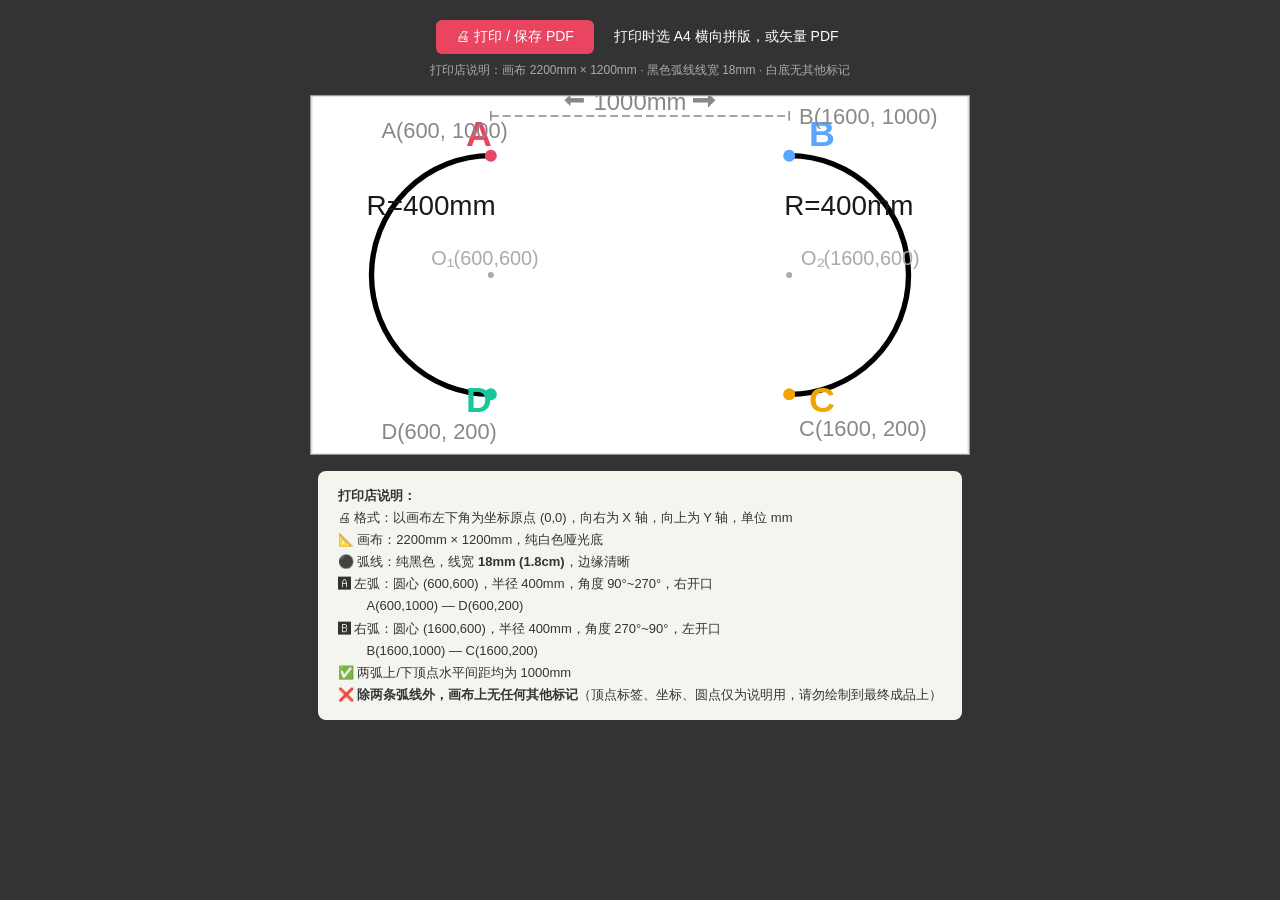
==== track-print.html @ 66079a23 "fix: 左弧左凸 右弧右凸，sweep方向纠正" ====
<!DOCTYPE html>
<html lang="zh-CN">
<head>
<meta charset="UTF-8">
<style>
*{margin:0;padding:0;box-sizing:border-box}
body{background:#333;display:flex;flex-direction:column;align-items:center;padding:20px;font-family:'Microsoft YaHei',sans-serif}
.controls{margin-bottom:16px;color:#fff;font-size:14px}
.controls button{padding:8px 20px;font-size:14px;background:#e94560;color:#fff;border:none;border-radius:6px;cursor:pointer;margin:0 6px}
.controls button:hover{opacity:.8}
.controls .note{font-size:12px;color:#aaa;margin-top:8px}
svg{border:1px solid #999;background:#fff}
.dim{stroke:#888;stroke-width:3;stroke-dasharray:18,12}
.dim-text{font-size:36px;fill:#888;font-family:sans-serif;font-weight:bold}
.vertex{font-size:42px;font-weight:900;font-family:sans-serif;text-anchor:middle;dominant-baseline:central}
.arc-label{font-size:44px;fill:#1a1a1a;font-family:sans-serif;text-anchor:middle;font-weight:bold}
</style>
</head>
<body>

<div class="controls">
  <button onclick="window.print()">🖨 打印 / 保存 PDF</button>
  <span style="margin:0 10px;color:#fff;font-size:14px;">打印时选 A4 横向拼版，或矢量 PDF</span>
  <div class="note">打印店说明：画布 2200mm × 1200mm · 黑色弧线线宽 18mm · 白底无其他标记</div>
</div>

<!--
  画布坐标系统：左下角为原点 (0,0)，向上 Y，向右 X，单位 mm
  SVG 坐标 y=0 表示顶部 → 需要翻转："SVG_y = 总高 - 真实Y×0.3"
  比例尺：1mm = 0.3px → SVG 画布 660×360px
-->
<svg width="660" height="360" viewBox="0 0 660 360"
     xmlns="http://www.w3.org/2000/svg"
     style="background:#fff;">

  <!-- 画布框 -->
  <rect x="0" y="0" width="660" height="360" fill="#fff" stroke="#ccc" stroke-width="1"/>

  <!-- ====== 左侧半圆弧（右开口）: 圆心(600,600), 半径400mm ====== -->
  <!-- SVG 圆心: (180, 180)，SVG 半径: 120 -->
  <!-- A(600,1000) → SVG(180, 60)，D(600,200) → SVG(180, 300) -->
  <!--
    在真实坐标系中，A(上) → D(下)，弧向左凸。
    在 SVG 中起点 A 在 (180,60)，终点 D 在 (180,300)，
    sweep-flag=0（逆时针）从顶部到底部 → 向左凸 ✓
  -->
  <path d="M 180 60 A 120 120 0 0 0 180 300"
        fill="none" stroke="#000" stroke-width="5.4" stroke-linecap="round"/>

  <!-- ====== 右侧半圆弧（左开口）: 圆心(1600,600), 半径400mm ====== -->
  <!-- SVG 圆心: (480, 180) -->
  <!-- B(1600,1000) → SVG(480, 60)，C(1600,200) → SVG(480, 300) -->
  <!-- sweep-flag=1（顺时针）从顶部到底部 → 向右凸 ✓ -->
  <path d="M 480 60 A 120 120 0 0 1 480 300"
        fill="none" stroke="#000" stroke-width="5.4" stroke-linecap="round"/>

  <!-- ====== 顶点 A (600, 1000) → SVG (180, 60) ====== -->
  <circle cx="180" cy="60" r="6" fill="#e94560"/>
  <text x="155" y="50" fill="#e94560" font-size="36" font-weight="800" font-family="sans-serif">A</text>
  <text x="70" y="42" fill="#888" font-size="22" font-family="sans-serif">A(600, 1000)</text>

  <!-- ====== 顶点 B (1600, 1000) → SVG (480, 60) ====== -->
  <circle cx="480" cy="60" r="6" fill="#58a6ff"/>
  <text x="500" y="50" fill="#58a6ff" font-size="36" font-weight="800" font-family="sans-serif">B</text>
  <text x="490" y="28" fill="#888" font-size="22" font-family="sans-serif">B(1600, 1000)</text>

  <!-- ====== 顶点 C (1600, 200) → SVG (480, 300) ====== -->
  <circle cx="480" cy="300" r="6" fill="#f0a500"/>
  <text x="500" y="318" fill="#f0a500" font-size="36" font-weight="800" font-family="sans-serif">C</text>
  <text x="490" y="342" fill="#888" font-size="22" font-family="sans-serif">C(1600, 200)</text>

  <!-- ====== 顶点 D (600, 200) → SVG (180, 300) ====== -->
  <circle cx="180" cy="300" r="6" fill="#16c79a"/>
  <text x="155" y="318" fill="#16c79a" font-size="36" font-weight="800" font-family="sans-serif">D</text>
  <text x="70" y="345" fill="#888" font-size="22" font-family="sans-serif">D(600, 200)</text>

  <!-- 尺寸标注：A-B 水平间距 1000mm -->
  <line x1="180" y1="20" x2="480" y2="20" stroke="#888" stroke-width="1.5" stroke-dasharray="8,4"/>
  <line x1="180" y1="15" x2="180" y2="25" stroke="#888" stroke-width="1.5"/>
  <line x1="480" y1="15" x2="480" y2="25" stroke="#888" stroke-width="1.5"/>
  <text x="330" y="14" fill="#888" font-size="24" font-family="sans-serif" text-anchor="middle">⬅ 1000mm ➡</text>

  <!-- 圆心标注 -->
  <circle cx="180" cy="180" r="3" fill="#aaa"/>
  <text x="120" y="170" fill="#aaa" font-size="20" font-family="sans-serif">O₁(600,600)</text>
  <circle cx="480" cy="180" r="3" fill="#aaa"/>
  <text x="492" y="170" fill="#aaa" font-size="20" font-family="sans-serif">O₂(1600,600)</text>

  <!-- 半径标注 -->
  <text x="120" y="120" fill="#1a1a1a" font-size="28" font-family="sans-serif" text-anchor="middle">R=400mm</text>
  <text x="540" y="120" fill="#1a1a1a" font-size="28" font-family="sans-serif" text-anchor="middle">R=400mm</text>

  <!-- 画布总尺寸 -->
  <text x="330" y="380" fill="#888" font-size="22" font-family="sans-serif" text-anchor="middle">2200mm</text>
  <text x="700" y="180" fill="#888" font-size="22" font-family="sans-serif" text-anchor="middle" transform="rotate(90,700,180)">1200mm</text>

</svg>

<div style="margin-top:16px;padding:14px 20px;background:#f5f5f0;border-radius:8px;max-width:660px;font-size:13px;color:#333;line-height:1.7;">
  <b>打印店说明：</b><br>
  🖨 格式：以画布左下角为坐标原点 (0,0)，向右为 X 轴，向上为 Y 轴，单位 mm<br>
  📐 画布：2200mm × 1200mm，纯白色哑光底<br>
  ⚫ 弧线：纯黑色，线宽 <b>18mm (1.8cm)</b>，边缘清晰<br>
  🅰 左弧：圆心 (600,600)，半径 400mm，角度 90°~270°，右开口<br>
  &nbsp;&nbsp;&nbsp;&nbsp;&nbsp;&nbsp;&nbsp;&nbsp;A(600,1000) — D(600,200)<br>
  🅱 右弧：圆心 (1600,600)，半径 400mm，角度 270°~90°，左开口<br>
  &nbsp;&nbsp;&nbsp;&nbsp;&nbsp;&nbsp;&nbsp;&nbsp;B(1600,1000) — C(1600,200)<br>
  ✅ 两弧上/下顶点水平间距均为 1000mm<br>
  ❌ <b>除两条弧线外，画布上无任何其他标记</b>（顶点标签、坐标、圆点仅为说明用，请勿绘制到最终成品上）
</div>

</body>
</html>
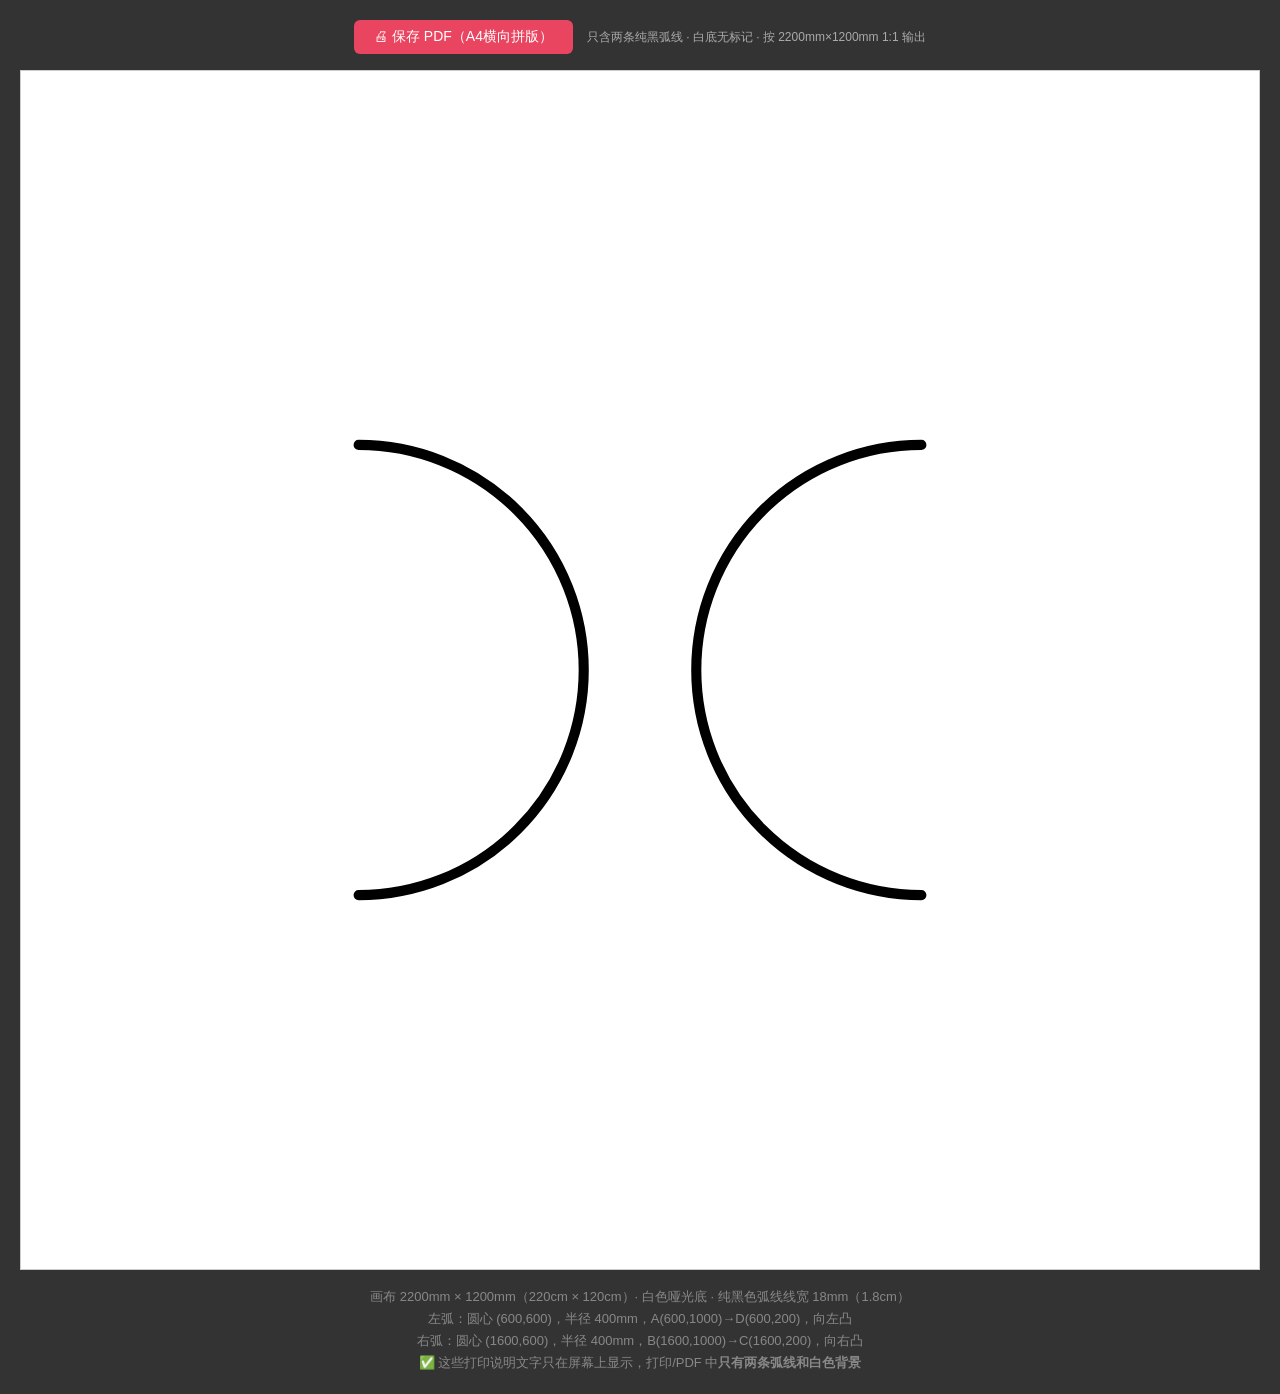
==== commit 42d82a5f: "track-print 纯弧线版本 无任何标注" ====
--- a/track-print.html
+++ b/track-print.html
@@ -2,111 +2,54 @@
 <html lang="zh-CN">
 <head>
 <meta charset="UTF-8">
+<title>电赛H题赛道 · 打印文件</title>
 <style>
 *{margin:0;padding:0;box-sizing:border-box}
 body{background:#333;display:flex;flex-direction:column;align-items:center;padding:20px;font-family:'Microsoft YaHei',sans-serif}
 .controls{margin-bottom:16px;color:#fff;font-size:14px}
-.controls button{padding:8px 20px;font-size:14px;background:#e94560;color:#fff;border:none;border-radius:6px;cursor:pointer;margin:0 6px}
-.controls button:hover{opacity:.8}
-.controls .note{font-size:12px;color:#aaa;margin-top:8px}
-svg{border:1px solid #999;background:#fff}
-.dim{stroke:#888;stroke-width:3;stroke-dasharray:18,12}
-.dim-text{font-size:36px;fill:#888;font-family:sans-serif;font-weight:bold}
-.vertex{font-size:42px;font-weight:900;font-family:sans-serif;text-anchor:middle;dominant-baseline:central}
-.arc-label{font-size:44px;fill:#1a1a1a;font-family:sans-serif;text-anchor:middle;font-weight:bold}
+.controls button{padding:8px 20px;font-size:14px;background:#e94560;color:#fff;border:none;border-radius:6px;cursor:pointer}
+svg{background:#fff;border:1px solid #ccc;max-width:100%}
 </style>
 </head>
 <body>
 
 <div class="controls">
-  <button onclick="window.print()">🖨 打印 / 保存 PDF</button>
-  <span style="margin:0 10px;color:#fff;font-size:14px;">打印时选 A4 横向拼版，或矢量 PDF</span>
-  <div class="note">打印店说明：画布 2200mm × 1200mm · 黑色弧线线宽 18mm · 白底无其他标记</div>
+  <button onclick="window.print()">🖨 保存 PDF（A4横向拼版）</button>
+  <span style="margin-left:10px;color:#aaa;font-size:12px;">
+    只含两条纯黑弧线 · 白底无标记 · 按 2200mm×1200mm 1:1 输出
+  </span>
 </div>
 
 <!--
-  画布坐标系统：左下角为原点 (0,0)，向上 Y，向右 X，单位 mm
-  SVG 坐标 y=0 表示顶部 → 需要翻转："SVG_y = 总高 - 真实Y×0.3"
-  比例尺：1mm = 0.3px → SVG 画布 660×360px
+  画布 2200mm × 1200mm，左下角为坐标原点 (0,0)
+  左弧：圆心 (600, 600)，半径 400mm，角度 90°~270°，向左凸 → sweep-flag=0
+        A(600,1000) → D(600,200)
+  右弧：圆心 (1600, 600)，半径 400mm，角度 270°~90°，向右凸 → sweep-flag=1
+        B(1600,1000) → C(1600,200)
+  线宽 18mm（1.8cm）
+  除两条弧线外，画布上无任何其他内容
 -->
-<svg width="660" height="360" viewBox="0 0 660 360"
-     xmlns="http://www.w3.org/2000/svg"
-     style="background:#fff;">
+<svg width="2200" height="1200" viewBox="0 0 2200 1200"
+     xmlns="http://www.w3.org/2000/svg">
 
-  <!-- 画布框 -->
-  <rect x="0" y="0" width="660" height="360" fill="#fff" stroke="#ccc" stroke-width="1"/>
+  <!-- 白色底色 -->
+  <rect x="0" y="0" width="2200" height="1200" fill="#ffffff"/>
 
-  <!-- ====== 左侧半圆弧（右开口）: 圆心(600,600), 半径400mm ====== -->
-  <!-- SVG 圆心: (180, 180)，SVG 半径: 120 -->
-  <!-- A(600,1000) → SVG(180, 60)，D(600,200) → SVG(180, 300) -->
-  <!--
-    在真实坐标系中，A(上) → D(下)，弧向左凸。
-    在 SVG 中起点 A 在 (180,60)，终点 D 在 (180,300)，
-    sweep-flag=0（逆时针）从顶部到底部 → 向左凸 ✓
-  -->
-  <path d="M 180 60 A 120 120 0 0 0 180 300"
-        fill="none" stroke="#000" stroke-width="5.4" stroke-linecap="round"/>
+  <!-- 左侧半圆弧：圆心(600,600)，半径 400mm，向左凸 -->
+  <path d="M 600 1000 A 400 400 0 0 0 600 200"
+        fill="none" stroke="#000000" stroke-width="18" stroke-linecap="round"/>
 
-  <!-- ====== 右侧半圆弧（左开口）: 圆心(1600,600), 半径400mm ====== -->
-  <!-- SVG 圆心: (480, 180) -->
-  <!-- B(1600,1000) → SVG(480, 60)，C(1600,200) → SVG(480, 300) -->
-  <!-- sweep-flag=1（顺时针）从顶部到底部 → 向右凸 ✓ -->
-  <path d="M 480 60 A 120 120 0 0 1 480 300"
-        fill="none" stroke="#000" stroke-width="5.4" stroke-linecap="round"/>
-
-  <!-- ====== 顶点 A (600, 1000) → SVG (180, 60) ====== -->
-  <circle cx="180" cy="60" r="6" fill="#e94560"/>
-  <text x="155" y="50" fill="#e94560" font-size="36" font-weight="800" font-family="sans-serif">A</text>
-  <text x="70" y="42" fill="#888" font-size="22" font-family="sans-serif">A(600, 1000)</text>
-
-  <!-- ====== 顶点 B (1600, 1000) → SVG (480, 60) ====== -->
-  <circle cx="480" cy="60" r="6" fill="#58a6ff"/>
-  <text x="500" y="50" fill="#58a6ff" font-size="36" font-weight="800" font-family="sans-serif">B</text>
-  <text x="490" y="28" fill="#888" font-size="22" font-family="sans-serif">B(1600, 1000)</text>
-
-  <!-- ====== 顶点 C (1600, 200) → SVG (480, 300) ====== -->
-  <circle cx="480" cy="300" r="6" fill="#f0a500"/>
-  <text x="500" y="318" fill="#f0a500" font-size="36" font-weight="800" font-family="sans-serif">C</text>
-  <text x="490" y="342" fill="#888" font-size="22" font-family="sans-serif">C(1600, 200)</text>
-
-  <!-- ====== 顶点 D (600, 200) → SVG (180, 300) ====== -->
-  <circle cx="180" cy="300" r="6" fill="#16c79a"/>
-  <text x="155" y="318" fill="#16c79a" font-size="36" font-weight="800" font-family="sans-serif">D</text>
-  <text x="70" y="345" fill="#888" font-size="22" font-family="sans-serif">D(600, 200)</text>
-
-  <!-- 尺寸标注：A-B 水平间距 1000mm -->
-  <line x1="180" y1="20" x2="480" y2="20" stroke="#888" stroke-width="1.5" stroke-dasharray="8,4"/>
-  <line x1="180" y1="15" x2="180" y2="25" stroke="#888" stroke-width="1.5"/>
-  <line x1="480" y1="15" x2="480" y2="25" stroke="#888" stroke-width="1.5"/>
-  <text x="330" y="14" fill="#888" font-size="24" font-family="sans-serif" text-anchor="middle">⬅ 1000mm ➡</text>
-
-  <!-- 圆心标注 -->
-  <circle cx="180" cy="180" r="3" fill="#aaa"/>
-  <text x="120" y="170" fill="#aaa" font-size="20" font-family="sans-serif">O₁(600,600)</text>
-  <circle cx="480" cy="180" r="3" fill="#aaa"/>
-  <text x="492" y="170" fill="#aaa" font-size="20" font-family="sans-serif">O₂(1600,600)</text>
-
-  <!-- 半径标注 -->
-  <text x="120" y="120" fill="#1a1a1a" font-size="28" font-family="sans-serif" text-anchor="middle">R=400mm</text>
-  <text x="540" y="120" fill="#1a1a1a" font-size="28" font-family="sans-serif" text-anchor="middle">R=400mm</text>
-
-  <!-- 画布总尺寸 -->
-  <text x="330" y="380" fill="#888" font-size="22" font-family="sans-serif" text-anchor="middle">2200mm</text>
-  <text x="700" y="180" fill="#888" font-size="22" font-family="sans-serif" text-anchor="middle" transform="rotate(90,700,180)">1200mm</text>
+  <!-- 右侧半圆弧：圆心(1600,600)，半径 400mm，向右凸 -->
+  <path d="M 1600 1000 A 400 400 0 0 1 1600 200"
+        fill="none" stroke="#000000" stroke-width="18" stroke-linecap="round"/>
 
 </svg>
 
-<div style="margin-top:16px;padding:14px 20px;background:#f5f5f0;border-radius:8px;max-width:660px;font-size:13px;color:#333;line-height:1.7;">
-  <b>打印店说明：</b><br>
-  🖨 格式：以画布左下角为坐标原点 (0,0)，向右为 X 轴，向上为 Y 轴，单位 mm<br>
-  📐 画布：2200mm × 1200mm，纯白色哑光底<br>
-  ⚫ 弧线：纯黑色，线宽 <b>18mm (1.8cm)</b>，边缘清晰<br>
-  🅰 左弧：圆心 (600,600)，半径 400mm，角度 90°~270°，右开口<br>
-  &nbsp;&nbsp;&nbsp;&nbsp;&nbsp;&nbsp;&nbsp;&nbsp;A(600,1000) — D(600,200)<br>
-  🅱 右弧：圆心 (1600,600)，半径 400mm，角度 270°~90°，左开口<br>
-  &nbsp;&nbsp;&nbsp;&nbsp;&nbsp;&nbsp;&nbsp;&nbsp;B(1600,1000) — C(1600,200)<br>
-  ✅ 两弧上/下顶点水平间距均为 1000mm<br>
-  ❌ <b>除两条弧线外，画布上无任何其他标记</b>（顶点标签、坐标、圆点仅为说明用，请勿绘制到最终成品上）
+<div style="margin-top:16px;color:#888;font-size:13px;text-align:center;max-width:700px;line-height:1.7;">
+  画布 2200mm × 1200mm（220cm × 120cm）· 白色哑光底 · 纯黑色弧线线宽 18mm（1.8cm）<br>
+  左弧：圆心 (600,600)，半径 400mm，A(600,1000)→D(600,200)，向左凸<br>
+  右弧：圆心 (1600,600)，半径 400mm，B(1600,1000)→C(1600,200)，向右凸<br>
+  ✅ 这些打印说明文字只在屏幕上显示，打印/PDF 中<b>只有两条弧线和白色背景</b>
 </div>
 
 </body>
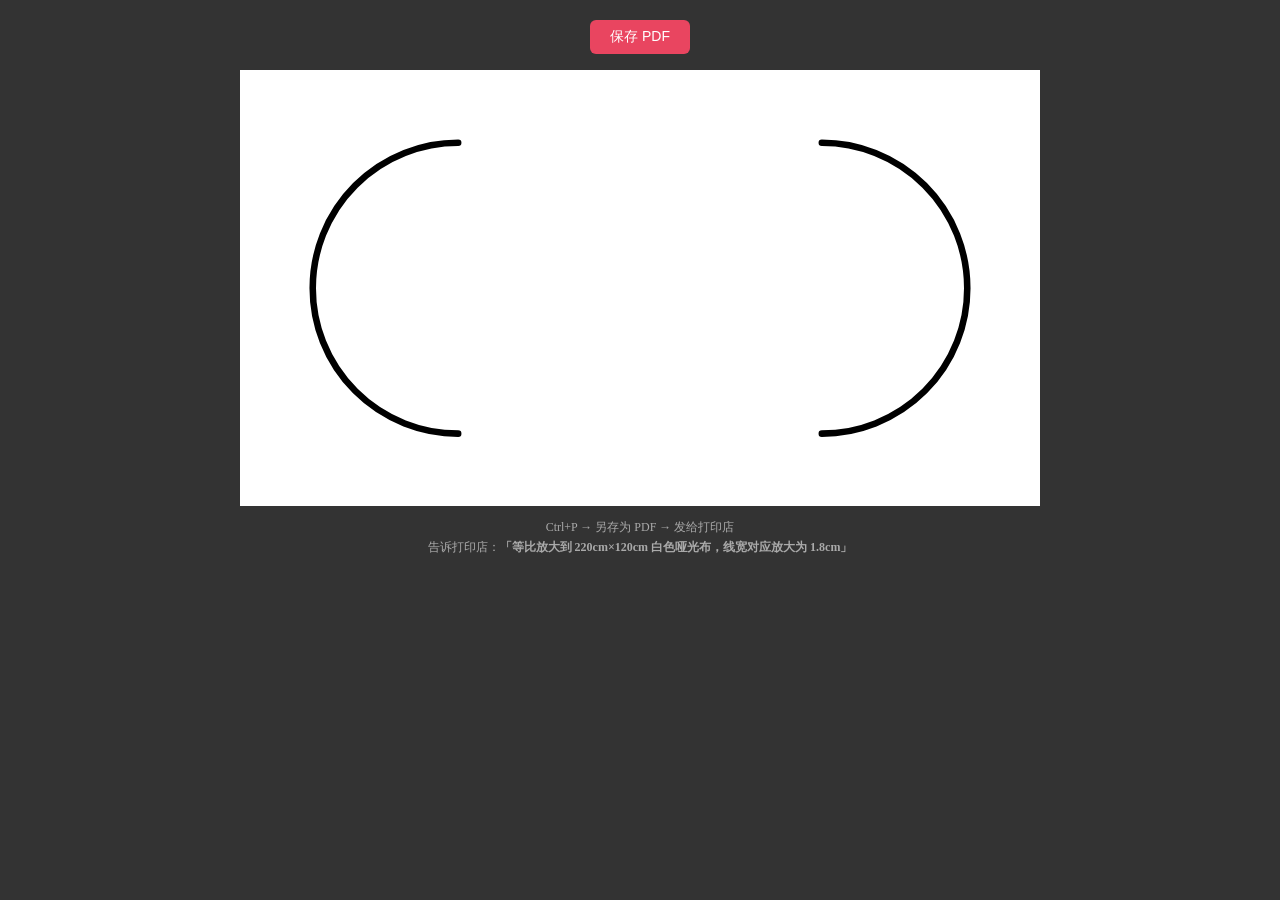
==== commit 06aa50b4: "25年E题简易自行瞄准装置：全站重建" ====
--- a/track-print.html
+++ b/track-print.html
@@ -1,56 +1,32 @@
 <!DOCTYPE html>
 <html lang="zh-CN">
-<head>
-<meta charset="UTF-8">
-<title>电赛H题赛道 · 打印文件</title>
+<head><meta charset="UTF-8"><title>电赛H题赛道</title>
 <style>
-*{margin:0;padding:0;box-sizing:border-box}
-body{background:#333;display:flex;flex-direction:column;align-items:center;padding:20px;font-family:'Microsoft YaHei',sans-serif}
-.controls{margin-bottom:16px;color:#fff;font-size:14px}
-.controls button{padding:8px 20px;font-size:14px;background:#e94560;color:#fff;border:none;border-radius:6px;cursor:pointer}
-svg{background:#fff;border:1px solid #ccc;max-width:100%}
-</style>
-</head>
+*{margin:0;padding:0}
+body{background:#333;display:flex;flex-direction:column;align-items:center;padding:20px}
+svg{background:#fff;display:block}
+button{padding:8px 20px;background:#e94560;color:#fff;border:none;border-radius:6px;cursor:pointer;font-size:14px;margin-bottom:16px}
+.note{color:#aaa;font-size:12px;margin-top:12px;text-align:center;max-width:480px;line-height:1.6}
+
+@media print{
+  @page{size:landscape;margin:0}
+  body{padding:0;background:#fff;margin:0;width:100%;height:100%}
+  svg{width:100%;height:100vh}
+  button,.note{display:none}
+}
+</style></head>
 <body>
+<button onclick="window.print()">保存 PDF</button>
 
-<div class="controls">
-  <button onclick="window.print()">🖨 保存 PDF（A4横向拼版）</button>
-  <span style="margin-left:10px;color:#aaa;font-size:12px;">
-    只含两条纯黑弧线 · 白底无标记 · 按 2200mm×1200mm 1:1 输出
-  </span>
-</div>
-
-<!--
-  画布 2200mm × 1200mm，左下角为坐标原点 (0,0)
-  左弧：圆心 (600, 600)，半径 400mm，角度 90°~270°，向左凸 → sweep-flag=0
-        A(600,1000) → D(600,200)
-  右弧：圆心 (1600, 600)，半径 400mm，角度 270°~90°，向右凸 → sweep-flag=1
-        B(1600,1000) → C(1600,200)
-  线宽 18mm（1.8cm）
-  除两条弧线外，画布上无任何其他内容
--->
-<svg width="2200" height="1200" viewBox="0 0 2200 1200"
-     xmlns="http://www.w3.org/2000/svg">
-
-  <!-- 白色底色 -->
+<svg width="100%" viewBox="0 0 2200 1200" xmlns="http://www.w3.org/2000/svg" style="max-width:800px">
   <rect x="0" y="0" width="2200" height="1200" fill="#ffffff"/>
-
-  <!-- 左侧半圆弧：圆心(600,600)，半径 400mm，向左凸 -->
-  <path d="M 600 1000 A 400 400 0 0 0 600 200"
-        fill="none" stroke="#000000" stroke-width="18" stroke-linecap="round"/>
-
-  <!-- 右侧半圆弧：圆心(1600,600)，半径 400mm，向右凸 -->
-  <path d="M 1600 1000 A 400 400 0 0 1 1600 200"
-        fill="none" stroke="#000000" stroke-width="18" stroke-linecap="round"/>
-
+  <!-- 左弧 向左凸 线宽 18px（对应 SVG 坐标的 18 单位） -->
+  <path d="M 600 200 A 400 400 0 0 0 600 1000" fill="none" stroke="#000000" stroke-width="18" stroke-linecap="round"/>
+  <!-- 右弧 向右凸 -->
+  <path d="M 1600 200 A 400 400 0 0 1 1600 1000" fill="none" stroke="#000000" stroke-width="18" stroke-linecap="round"/>
 </svg>
 
-<div style="margin-top:16px;color:#888;font-size:13px;text-align:center;max-width:700px;line-height:1.7;">
-  画布 2200mm × 1200mm（220cm × 120cm）· 白色哑光底 · 纯黑色弧线线宽 18mm（1.8cm）<br>
-  左弧：圆心 (600,600)，半径 400mm，A(600,1000)→D(600,200)，向左凸<br>
-  右弧：圆心 (1600,600)，半径 400mm，B(1600,1000)→C(1600,200)，向右凸<br>
-  ✅ 这些打印说明文字只在屏幕上显示，打印/PDF 中<b>只有两条弧线和白色背景</b>
-</div>
-
+<div class="note">Ctrl+P → 另存为 PDF → 发给打印店<br>
+告诉打印店：<b>「等比放大到 220cm×120cm 白色哑光布，线宽对应放大为 1.8cm」</b></div>
 </body>
 </html>
